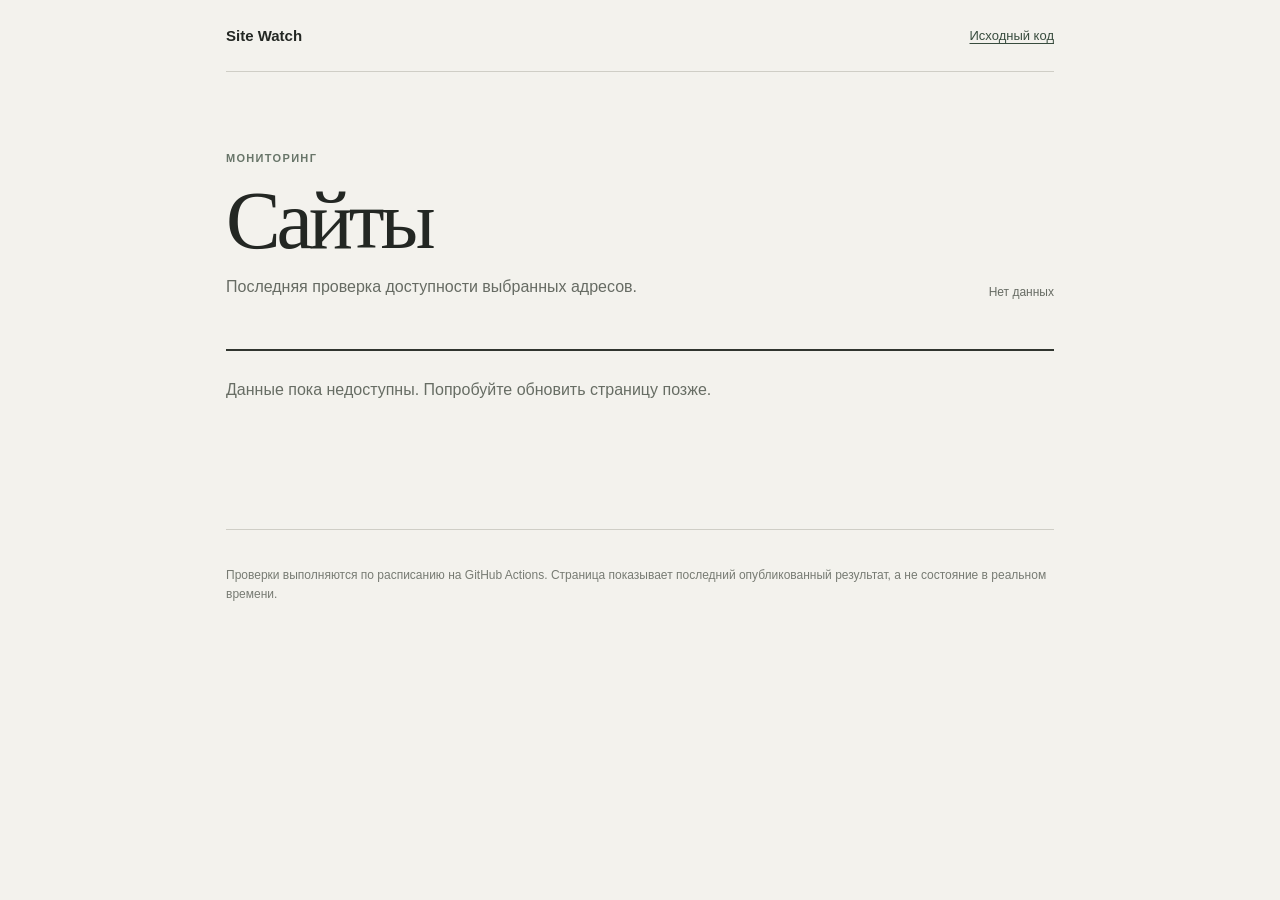
==== docs/index.html @ 770723db "Expand project and publish Pages demo" ====
<!doctype html>
<html lang="ru"><head><meta charset="utf-8"><meta name="viewport" content="width=device-width,initial-scale=1"><meta name="theme-color" content="#f3f2ed"><title>Site Watch</title><link rel="stylesheet" href="./style.css"><script src="./app.js" defer></script></head><body><main><header><span class="name">Site Watch</span><a href="https://github.com/an724275-hash/site-watch-python-js">Исходный код</a></header><section class="heading"><div><p class="kicker">МОНИТОРИНГ</p><h1>Сайты</h1><p>Последняя проверка доступности выбранных адресов.</p></div><time id="checked">Загружаем…</time></section><section id="targets" aria-live="polite"><p class="message">Получаем данные.</p></section><footer><p id="mode-note">Проверки выполняются по расписанию на GitHub Actions. Страница показывает последний опубликованный результат, а не состояние в реальном времени.</p></footer></main></body></html>
---- docs/style.css ----
:root{font-family:Arial,Helvetica,sans-serif;background:#f3f2ed;color:#232723}*{box-sizing:border-box}body{margin:0}main{max-width:880px;margin:auto;padding:0 26px}header{height:72px;display:flex;align-items:center;justify-content:space-between;border-bottom:1px solid #cfcec6}.name{font-weight:800;font-size:15px}a{font-size:13px;color:#384c3e;text-decoration:underline;text-underline-offset:3px}a:focus-visible{outline:3px solid #366644;outline-offset:4px}.heading{padding:80px 0 34px;display:flex;align-items:end;justify-content:space-between;gap:18px}.kicker{font-size:11px;font-weight:800;letter-spacing:.12em;color:#687569;margin:0 0 16px}h1{font-family:Georgia,serif;font-size:clamp(55px,10vw,82px);font-weight:normal;line-height:1;margin:0 0 13px;letter-spacing:-.05em}.heading p:not(.kicker){color:#666b63;margin:0;line-height:1.5}.heading time{color:#666b63;font-size:12px;text-align:right}.site{display:grid;grid-template-columns:1fr auto;align-items:center;gap:8px;border-top:1px solid #cfcec6;padding:25px 0}.site:first-child{border-top:2px solid #30352f}.site h2{margin:0 0 5px;font-size:19px}.site p{margin:0;color:#71766e;font-size:13px;overflow-wrap:anywhere}.status{font-size:14px;font-weight:700;padding-left:20px;position:relative;white-space:nowrap}.status:before{content:"";position:absolute;left:0;top:4px;width:9px;height:9px;border-radius:50%;background:#9a9e96}.status.up:before{background:#347850}.status.down:before{background:#b45e4c}.status.down{color:#9b483a}.message{padding:30px 0;border-top:2px solid #30352f;color:#676d64}footer{border-top:1px solid #cfcec6;margin-top:100px;padding:24px 0;color:#777b73;font-size:12px;line-height:1.6}@media(max-width:620px){main{padding:0 18px}.heading{display:block;padding-top:58px}.heading time{display:block;text-align:left;margin-top:25px}.site{padding:22px 0}.site h2{font-size:17px}.site p{font-size:12px}.status{font-size:12px}}
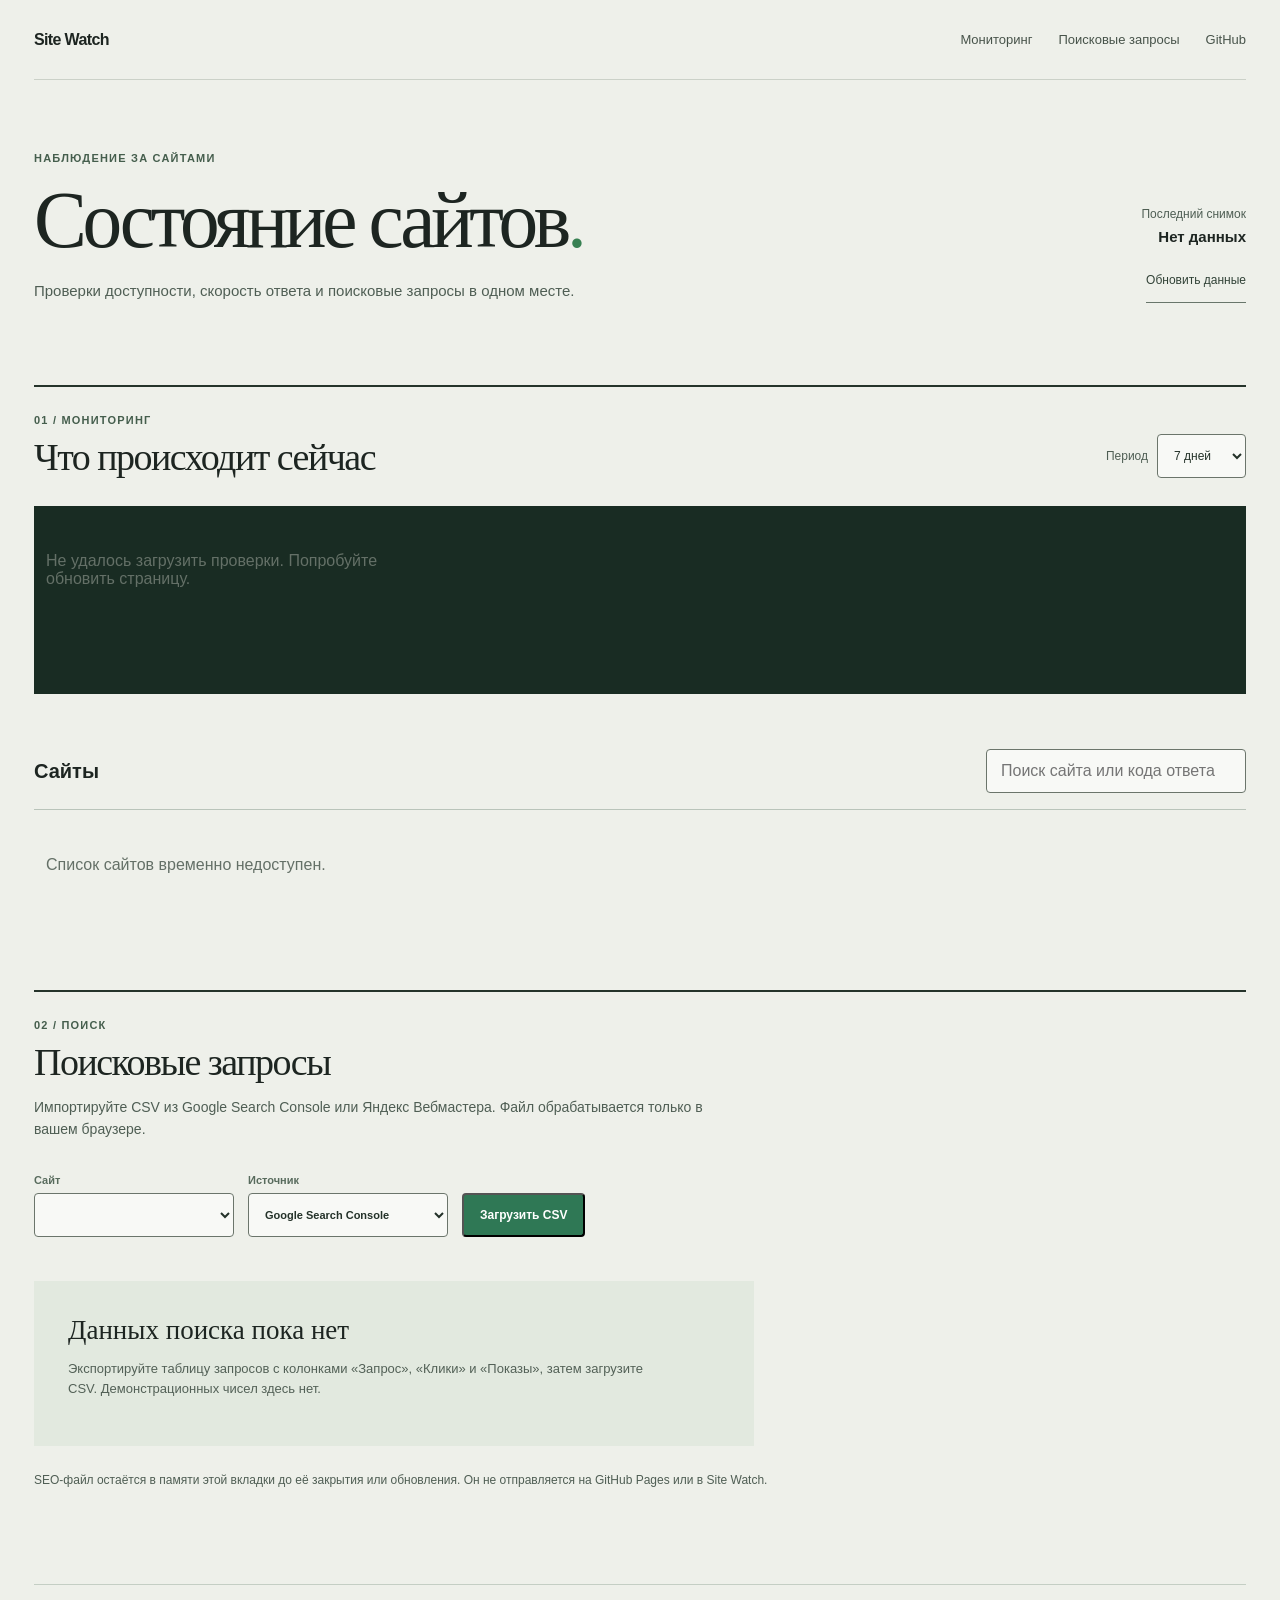
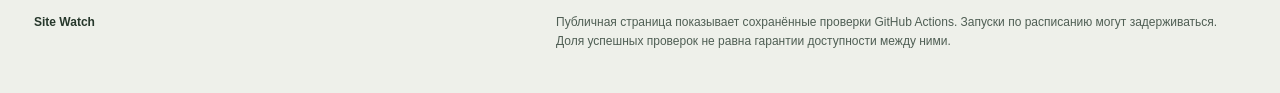
==== commit 30b7583d: "Add uptime analytics and SEO CSV explorer" ====
--- a/docs/index.html
+++ b/docs/index.html
@@ -1,3 +1,124 @@
 <!doctype html>
-<html lang="ru"><head><meta charset="utf-8"><meta name="viewport" content="width=device-width,initial-scale=1"><meta name="theme-color" content="#f3f2ed"><title>Site Watch</title><link rel="stylesheet" href="./style.css"><script src="./app.js" defer></script></head><body><main><header><span class="name">Site Watch</span><a href="https://github.com/an724275-hash/site-watch-python-js">Исходный код</a></header><section class="heading"><div><p class="kicker">МОНИТОРИНГ</p><h1>Сайты</h1><p>Последняя проверка доступности выбранных адресов.</p></div><time id="checked">Загружаем…</time></section><section id="targets" aria-live="polite"><p class="message">Получаем данные.</p></section><footer><p id="mode-note">Проверки выполняются по расписанию на GitHub Actions. Страница показывает последний опубликованный результат, а не состояние в реальном времени.</p></footer></main></body></html>
+<html lang="ru">
+  <head>
+    <meta charset="utf-8" />
+    <meta name="viewport" content="width=device-width, initial-scale=1" />
+    <meta name="theme-color" content="#eef0ea" />
+    <title>Site Watch | Мониторинг и поиск</title>
+    <link rel="stylesheet" href="./style.css" />
+    <script type="module" src="./app.js"></script>
+  </head>
+  <body>
+    <div class="shell">
+      <header class="topbar">
+        <a class="wordmark" href="#top" aria-label="Site Watch, наверх">Site Watch</a>
+        <nav aria-label="Разделы">
+          <a href="#monitor">Мониторинг</a
+          ><a href="#search-data">Поисковые запросы</a
+          ><a href="https://github.com/an724275-hash/site-watch-python-js"
+            >GitHub</a
+          >
+        </nav>
+      </header>
+      <main id="top">
+        <div class="intro">
+          <div>
+            <p class="eyebrow">НАБЛЮДЕНИЕ ЗА САЙТАМИ</p>
+            <h1>Состояние сайтов<span>.</span></h1>
+            <p>
+              Проверки доступности, скорость ответа и поисковые запросы в одном
+              месте.
+            </p>
+          </div>
+          <div class="timestamp">
+            <span>Последний снимок</span><time id="checked">Загружаем</time
+            ><button id="refresh" type="button">Обновить данные</button>
+          </div>
+        </div>
 
+        <section id="monitor" aria-labelledby="monitor-title">
+          <div class="section-bar">
+            <div>
+              <p class="eyebrow">01 / МОНИТОРИНГ</p>
+              <h2 id="monitor-title">Что происходит сейчас</h2>
+            </div>
+            <label class="period-label"
+              >Период
+              <select id="period">
+                <option value="24">24 часа</option>
+                <option value="168" selected>7 дней</option>
+              </select></label
+            >
+          </div>
+          <div id="overview" class="overview" aria-live="polite">
+            <p class="loading">Загружаем результаты проверок…</p>
+          </div>
+          <div class="list-heading">
+            <h3>Сайты</h3>
+            <label class="search-field"
+              ><span class="sr-only">Поиск сайта или проверки</span
+              ><input
+                id="site-search"
+                type="search"
+                placeholder="Поиск сайта или кода ответа"
+            /></label>
+          </div>
+          <div id="site-list" class="site-list" aria-live="polite"></div>
+          <div id="detail" class="detail" hidden></div>
+        </section>
+
+        <section
+          id="search-data"
+          class="seo-section"
+          aria-labelledby="seo-title"
+        >
+          <div class="section-bar">
+            <div>
+              <p class="eyebrow">02 / ПОИСК</p>
+              <h2 id="seo-title">Поисковые запросы</h2>
+              <p class="section-caption">
+                Импортируйте CSV из Google Search Console или Яндекс Вебмастера.
+                Файл обрабатывается только в вашем браузере.
+              </p>
+            </div>
+          </div>
+          <div class="seo-controls">
+            <label>Сайт<select id="seo-site"></select></label
+            ><label
+              >Источник<select id="seo-source">
+                <option value="Google Search Console">
+                  Google Search Console
+                </option>
+                <option value="Яндекс Вебмастер">Яндекс Вебмастер</option>
+              </select></label
+            ><button id="seo-import" class="file-button" type="button">
+              Загрузить CSV</button
+            ><input id="seo-file" type="file" accept=".csv,text/csv" hidden />
+          </div>
+          <p id="seo-feedback" class="feedback" role="status"></p>
+          <div id="seo-content" aria-live="polite">
+            <div class="seo-empty">
+              <strong>Данных поиска пока нет</strong>
+              <p>
+                Экспортируйте таблицу запросов с колонками «Запрос», «Клики» и
+                «Показы», затем загрузите CSV. Демонстрационных чисел здесь нет.
+              </p>
+            </div>
+          </div>
+          <p class="privacy-note">
+            SEO-файл остаётся в памяти этой вкладки до её закрытия или
+            обновления. Он не отправляется на GitHub Pages или в Site Watch.
+          </p>
+        </section>
+      </main>
+      <footer>
+        <span>Site Watch</span>
+        <p>
+          Публичная страница показывает сохранённые проверки GitHub Actions.
+          Запуски по расписанию могут задерживаться. Доля успешных проверок не
+          равна гарантии доступности между ними.
+        </p>
+      </footer>
+    </div>
+  </body>
+</html>
--- a/docs/style.css
+++ b/docs/style.css
@@ -1,2 +1,746 @@
-:root{font-family:Arial,Helvetica,sans-serif;background:#f3f2ed;color:#232723}*{box-sizing:border-box}body{margin:0}main{max-width:880px;margin:auto;padding:0 26px}header{height:72px;display:flex;align-items:center;justify-content:space-between;border-bottom:1px solid #cfcec6}.name{font-weight:800;font-size:15px}a{font-size:13px;color:#384c3e;text-decoration:underline;text-underline-offset:3px}a:focus-visible{outline:3px solid #366644;outline-offset:4px}.heading{padding:80px 0 34px;display:flex;align-items:end;justify-content:space-between;gap:18px}.kicker{font-size:11px;font-weight:800;letter-spacing:.12em;color:#687569;margin:0 0 16px}h1{font-family:Georgia,serif;font-size:clamp(55px,10vw,82px);font-weight:normal;line-height:1;margin:0 0 13px;letter-spacing:-.05em}.heading p:not(.kicker){color:#666b63;margin:0;line-height:1.5}.heading time{color:#666b63;font-size:12px;text-align:right}.site{display:grid;grid-template-columns:1fr auto;align-items:center;gap:8px;border-top:1px solid #cfcec6;padding:25px 0}.site:first-child{border-top:2px solid #30352f}.site h2{margin:0 0 5px;font-size:19px}.site p{margin:0;color:#71766e;font-size:13px;overflow-wrap:anywhere}.status{font-size:14px;font-weight:700;padding-left:20px;position:relative;white-space:nowrap}.status:before{content:"";position:absolute;left:0;top:4px;width:9px;height:9px;border-radius:50%;background:#9a9e96}.status.up:before{background:#347850}.status.down:before{background:#b45e4c}.status.down{color:#9b483a}.message{padding:30px 0;border-top:2px solid #30352f;color:#676d64}footer{border-top:1px solid #cfcec6;margin-top:100px;padding:24px 0;color:#777b73;font-size:12px;line-height:1.6}@media(max-width:620px){main{padding:0 18px}.heading{display:block;padding-top:58px}.heading time{display:block;text-align:left;margin-top:25px}.site{padding:22px 0}.site h2{font-size:17px}.site p{font-size:12px}.status{font-size:12px}}
-
+:root {
+  font-family: Arial, Helvetica, sans-serif;
+  color: #1d2521;
+  background: #eef0ea;
+  font-synthesis: none;
+}
+* {
+  box-sizing: border-box;
+}
+html {
+  scroll-behavior: smooth;
+}
+body {
+  margin: 0;
+}
+button,
+input,
+select {
+  font: inherit;
+}
+button {
+  cursor: pointer;
+}
+a {
+  color: inherit;
+}
+.shell {
+  max-width: 1320px;
+  margin: auto;
+  padding: 0 34px;
+}
+.sr-only {
+  position: absolute;
+  width: 1px;
+  height: 1px;
+  padding: 0;
+  margin: -1px;
+  overflow: hidden;
+  clip: rect(0, 0, 0, 0);
+  white-space: nowrap;
+  border: 0;
+}
+.topbar {
+  height: 80px;
+  display: flex;
+  align-items: center;
+  justify-content: space-between;
+  gap: 24px;
+  border-bottom: 1px solid #cbd1c8;
+}
+.wordmark {
+  text-decoration: none;
+  display: inline-flex;
+  align-items: center;
+  gap: 10px;
+  font-size: 16px;
+  font-weight: 800;
+  letter-spacing: -0.04em;
+}
+nav {
+  display: flex;
+  gap: 26px;
+  align-items: center;
+}
+nav a {
+  display: inline-flex;
+  align-items: center;
+  min-height: 44px;
+  font-size: 13px;
+  text-decoration: none;
+  color: #47534a;
+}
+nav a:hover {
+  text-decoration: underline;
+  text-underline-offset: 5px;
+}
+button:focus-visible,
+a:focus-visible,
+input:focus-visible,
+select:focus-visible {
+  outline: 3px solid #2f7855;
+  outline-offset: 3px;
+}
+.intro {
+  display: flex;
+  justify-content: space-between;
+  align-items: end;
+  gap: 32px;
+  padding: 72px 0 82px;
+}
+.eyebrow {
+  font-size: 11px;
+  font-weight: 800;
+  letter-spacing: 0.11em;
+  color: #455e4d;
+  margin: 0 0 17px;
+}
+h1 {
+  font-family: Georgia, serif;
+  font-weight: normal;
+  font-size: clamp(48px, 6.2vw, 86px);
+  letter-spacing: -0.055em;
+  line-height: 1;
+  margin: 0 0 19px;
+}
+h1 span {
+  color: #378052;
+}
+.intro p:not(.eyebrow) {
+  max-width: 650px;
+  margin: 0;
+  color: #4f5e54;
+  line-height: 1.55;
+  font-size: 15px;
+}
+.timestamp {
+  display: grid;
+  gap: 7px;
+  text-align: right;
+  flex: none;
+}
+.timestamp span {
+  color: #4f5e54;
+  font-size: 12px;
+}
+.timestamp time {
+  font-size: 15px;
+  font-weight: 700;
+  font-variant-numeric: tabular-nums;
+}
+.timestamp button {
+  min-height: 44px;
+  justify-self: end;
+  margin-top: 7px;
+  background: none;
+  border: 0;
+  border-bottom: 1px solid #68766b;
+  color: #314237;
+  padding: 4px 0;
+  font-size: 12px;
+}
+.section-bar {
+  display: flex;
+  align-items: end;
+  justify-content: space-between;
+  gap: 20px;
+  border-top: 2px solid #25342b;
+  padding: 27px 0 28px;
+}
+.section-bar .eyebrow {
+  margin-bottom: 11px;
+}
+h2 {
+  font-family: Georgia, serif;
+  font-weight: normal;
+  font-size: 38px;
+  letter-spacing: -0.04em;
+  line-height: 1.1;
+  margin: 0;
+}
+.period-label {
+  font-size: 12px;
+  color: #4f5e54;
+  display: flex;
+  align-items: center;
+  gap: 9px;
+}
+.period-label select,
+.seo-controls select {
+  height: 44px;
+  border: 1px solid #6b756b;
+  background: #f8f9f6;
+  color: #243229;
+  padding: 0 12px;
+  border-radius: 4px;
+}
+.overview {
+  display: grid;
+  grid-template-columns: minmax(280px, 1.5fr) repeat(3, minmax(130px, 1fr));
+  background: #192c23;
+  color: #f4f6f0;
+  min-height: 188px;
+}
+.overview .loading {
+  padding: 28px;
+}
+.overview-primary {
+  padding: 32px 36px;
+  border-right: 1px solid #4c6455;
+}
+.overview-primary span,
+.overview-stat span {
+  display: block;
+  color: #b8c8bb;
+  font-size: 12px;
+}
+.overview-primary strong {
+  font-family: Georgia, serif;
+  font-weight: normal;
+  font-size: 60px;
+  line-height: 1.1;
+  display: block;
+  margin: 12px 0 5px;
+  font-variant-numeric: tabular-nums;
+}
+.overview-primary small,
+.overview-stat small {
+  color: #b8c8bb;
+  font-size: 11px;
+  line-height: 1.4;
+}
+.overview-stat {
+  padding: 34px 24px;
+  border-right: 1px solid #4c6455;
+}
+.overview-stat:last-child {
+  border: 0;
+}
+.overview-stat strong {
+  display: block;
+  font-size: 30px;
+  font-weight: 600;
+  letter-spacing: -0.04em;
+  margin: 21px 0 7px;
+  font-variant-numeric: tabular-nums;
+}
+.list-heading {
+  display: flex;
+  align-items: center;
+  justify-content: space-between;
+  gap: 20px;
+  padding: 55px 0 16px;
+}
+h3 {
+  font-size: 20px;
+  margin: 0;
+}
+.search-field input,
+.query-search {
+  height: 44px;
+  border: 1px solid #6b756b;
+  background: #f8f9f6;
+  padding: 0 14px;
+  border-radius: 4px;
+  min-width: 260px;
+  color: #243229;
+}
+.site-list {
+  border-top: 1px solid #b9c4ba;
+}
+.site-row {
+  width: 100%;
+  display: grid;
+  grid-template-columns: minmax(0, 2fr) minmax(100px, 0.65fr) minmax(
+      110px,
+      0.7fr
+    ) minmax(120px, 0.7fr);
+  gap: 18px;
+  align-items: center;
+  text-align: left;
+  border: 0;
+  border-bottom: 1px solid #c8d1c8;
+  background: transparent;
+  color: #1d2521;
+  padding: 25px 12px;
+  min-height: 100px;
+}
+.site-row:hover,
+.site-row[aria-pressed="true"] {
+  background: #e3e9e1;
+}
+.site-name strong {
+  display: block;
+  font-size: 18px;
+  margin-bottom: 5px;
+}
+.site-name small {
+  font-size: 12px;
+  color: #607066;
+  overflow-wrap: anywhere;
+}
+.micro-label {
+  display: block;
+  font-size: 10px;
+  color: #4f5e54;
+  letter-spacing: 0.06em;
+  text-transform: uppercase;
+  margin-bottom: 7px;
+}
+.site-value {
+  font-size: 15px;
+  font-weight: 700;
+  font-variant-numeric: tabular-nums;
+}
+.site-value.down {
+  color: #a44f3f;
+}
+.site-value.up {
+  color: #2e7452;
+}
+.mini-track {
+  display: flex;
+  gap: 3px;
+  align-items: center;
+}
+.mini-track i {
+  width: 7px;
+  height: 22px;
+  background: #c1cac1;
+  display: block;
+}
+.mini-track i.up {
+  background: #478560;
+}
+.mini-track i.down {
+  background: #b96150;
+}
+.empty-state {
+  padding: 30px 12px;
+  color: #647067;
+}
+.detail {
+  padding: 30px 0 55px;
+}
+.detail-head {
+  display: flex;
+  justify-content: space-between;
+  gap: 20px;
+  align-items: baseline;
+}
+.detail-head h3 {
+  font:
+    normal 31px Georgia,
+    serif;
+}
+.detail-head p {
+  color: #647067;
+  font-size: 12px;
+  margin: 7px 0 0;
+}
+.detail-head button {
+  min-height: 44px;
+  border: 1px solid #6b756b;
+  background: transparent;
+  border-radius: 4px;
+  padding: 9px 13px;
+  color: #34493a;
+}
+.check-note {
+  margin: 16px 0 0;
+  color: #4f5e54;
+  font-size: 13px;
+  line-height: 1.5;
+}
+.detail-grid {
+  display: grid;
+  grid-template-columns: minmax(0, 1.8fr) minmax(250px, 1fr);
+  gap: 24px;
+  margin-top: 25px;
+}
+.chart-panel,
+.log-panel {
+  background: #f8f9f6;
+  border: 1px solid #d0d9d0;
+  padding: 24px;
+  min-height: 300px;
+}
+.panel-title {
+  display: flex;
+  justify-content: space-between;
+  gap: 12px;
+  align-items: baseline;
+  font-weight: 700;
+  font-size: 14px;
+}
+.panel-title small {
+  font-size: 11px;
+  color: #69766d;
+  font-weight: 400;
+}
+.trend-svg {
+  display: block;
+  width: 100%;
+  height: 180px;
+  margin-top: 23px;
+}
+.trend-svg .line {
+  fill: none;
+  stroke: #337958;
+  stroke-width: 2.5;
+  vector-effect: non-scaling-stroke;
+}
+.trend-svg .base {
+  stroke: #c5d1c5;
+  stroke-width: 1;
+  vector-effect: non-scaling-stroke;
+}
+.trend-svg circle {
+  fill: #337958;
+}
+.trend-svg circle.down {
+  fill: #b96150;
+}
+.chart-note {
+  color: #657168;
+  font-size: 11px;
+  margin: 10px 0 0;
+}
+.log-panel {
+  max-height: 345px;
+  overflow: auto;
+}
+.log-item {
+  border-top: 1px solid #dae0d9;
+  padding: 11px 0;
+  display: flex;
+  justify-content: space-between;
+  gap: 12px;
+  font-size: 12px;
+}
+.log-item:first-of-type {
+  margin-top: 14px;
+}
+.log-item small {
+  color: #69766d;
+}
+.log-item .fail {
+  color: #a44f3f;
+}
+.section-caption {
+  font-size: 14px;
+  line-height: 1.55;
+  color: #4f5e54;
+  max-width: 670px;
+  margin: 13px 0 0;
+}
+.seo-section {
+  padding-top: 70px;
+}
+.seo-controls {
+  display: flex;
+  gap: 14px;
+  align-items: end;
+  flex-wrap: wrap;
+  margin: 5px 0 12px;
+}
+.seo-controls label:not(.file-button) {
+  font-size: 11px;
+  font-weight: 700;
+  color: #586b5d;
+}
+.seo-controls select {
+  display: block;
+  min-width: 200px;
+  margin-top: 7px;
+}
+.file-button {
+  min-height: 44px;
+  display: inline-flex;
+  align-items: center;
+  padding: 0 16px;
+  background: #2f7855;
+  color: white;
+  border-radius: 4px;
+  font-size: 12px;
+  font-weight: 700;
+  cursor: pointer;
+}
+.file-button:focus-within {
+  outline: 3px solid #2f7855;
+  outline-offset: 3px;
+}
+.feedback {
+  min-height: 20px;
+  margin: 4px 0 12px;
+  color: #a44f3f;
+  font-size: 12px;
+}
+.seo-empty {
+  background: #e2e9df;
+  padding: 34px;
+  max-width: 720px;
+}
+.seo-empty strong {
+  font:
+    normal 27px Georgia,
+    serif;
+}
+.seo-empty p {
+  line-height: 1.55;
+  color: #536157;
+  max-width: 590px;
+  font-size: 13px;
+}
+.seo-metrics {
+  display: grid;
+  grid-template-columns: repeat(4, 1fr);
+  border-top: 1px solid #bbc8bb;
+  border-bottom: 1px solid #bbc8bb;
+  margin-bottom: 26px;
+}
+.seo-metrics div {
+  padding: 22px;
+  border-right: 1px solid #bbc8bb;
+}
+.seo-metrics div:last-child {
+  border: 0;
+}
+.seo-metrics span {
+  display: block;
+  color: #4f5e54;
+  font-size: 11px;
+}
+.seo-metrics strong {
+  display: block;
+  font-size: 28px;
+  margin-top: 9px;
+  font-variant-numeric: tabular-nums;
+}
+.query-tools {
+  display: flex;
+  align-items: center;
+  justify-content: space-between;
+  gap: 14px;
+  margin: 20px 0;
+}
+.query-tools span {
+  font-size: 12px;
+  color: #4f5e54;
+}
+.query-table {
+  width: 100%;
+  border-collapse: collapse;
+  font-size: 13px;
+}
+.query-table th {
+  font-size: 11px;
+  font-weight: 700;
+  text-align: right;
+  color: #4f5e54;
+  border-bottom: 2px solid #26392b;
+  padding: 13px 10px;
+}
+.query-table th:first-child {
+  text-align: left;
+}
+.query-table td {
+  padding: 15px 10px;
+  text-align: right;
+  border-bottom: 1px solid #c8d1c8;
+  font-variant-numeric: tabular-nums;
+}
+.query-table td:first-child {
+  text-align: left;
+  font-weight: 600;
+  max-width: 350px;
+  overflow-wrap: anywhere;
+}
+.privacy-note {
+  font-size: 12px;
+  line-height: 1.5;
+  color: #4f5e54;
+  margin-top: 25px;
+}
+footer {
+  border-top: 1px solid #c4cec4;
+  margin-top: 95px;
+  padding: 28px 0 42px;
+  display: flex;
+  justify-content: space-between;
+  gap: 30px;
+  color: #4f5e54;
+  font-size: 12px;
+  line-height: 1.6;
+}
+footer span {
+  font-weight: 800;
+  color: #26372b;
+}
+footer p {
+  margin: 0;
+  max-width: 690px;
+}
+@media (max-width: 900px) {
+  .overview {
+    grid-template-columns: repeat(3, 1fr);
+  }
+  .overview-primary {
+    grid-column: 1/-1;
+    border-right: 0;
+    border-bottom: 1px solid #4c6455;
+  }
+  .detail-grid {
+    grid-template-columns: 1fr;
+  }
+  .site-row {
+    grid-template-columns: minmax(0, 1.5fr) repeat(3, minmax(90px, 0.7fr));
+  }
+}
+@media (max-width: 650px) {
+  .shell {
+    padding: 0 18px;
+  }
+  .topbar {
+    height: auto;
+    min-height: 69px;
+    flex-wrap: wrap;
+    padding: 15px 0;
+    gap: 12px;
+  }
+  nav {
+    gap: 16px;
+    flex-wrap: wrap;
+  }
+  nav a {
+    font-size: 12px;
+  }
+  .intro {
+    padding: 55px 0 58px;
+    display: block;
+  }
+  .timestamp {
+    text-align: left;
+    margin-top: 27px;
+  }
+  .timestamp button {
+    justify-self: start;
+  }
+  .section-bar {
+    align-items: start;
+  }
+  .section-bar h2 {
+    font-size: 30px;
+  }
+  .period-label {
+    display: block;
+  }
+  .period-label select {
+    display: block;
+    margin-top: 7px;
+  }
+  .overview {
+    grid-template-columns: 1fr 1fr;
+  }
+  .overview-primary {
+    padding: 26px;
+  }
+  .overview-primary strong {
+    font-size: 50px;
+  }
+  .overview-stat {
+    padding: 20px 18px;
+    border-bottom: 1px solid #4c6455;
+  }
+  .overview-stat:nth-child(3) {
+    border-right: 0;
+  }
+  .overview-stat:last-child {
+    grid-column: 1/-1;
+    border-bottom: 0;
+  }
+  .list-heading {
+    display: block;
+    padding-top: 43px;
+  }
+  .search-field input {
+    margin-top: 15px;
+    width: 100%;
+    min-width: 0;
+  }
+  .site-row {
+    grid-template-columns: 1fr 1fr;
+    padding: 20px 8px;
+    gap: 13px;
+  }
+  .site-name {
+    grid-column: 1/-1;
+  }
+  .site-row > span:last-child {
+    grid-column: 1/-1;
+  }
+  .detail-head h3 {
+    font-size: 26px;
+  }
+  .chart-panel,
+  .log-panel {
+    padding: 18px;
+  }
+  .seo-controls {
+    display: grid;
+    grid-template-columns: 1fr 1fr;
+  }
+  .seo-controls label:first-child {
+    grid-column: 1/-1;
+  }
+  .seo-controls select {
+    min-width: 0;
+    width: 100%;
+  }
+  .file-button {
+    justify-content: center;
+    grid-column: 1/-1;
+  }
+  .seo-metrics {
+    grid-template-columns: 1fr 1fr;
+  }
+  .seo-metrics div:nth-child(2) {
+    border-right: 0;
+  }
+  .seo-metrics div:nth-child(-n + 2) {
+    border-bottom: 1px solid #bbc8bb;
+  }
+  .query-tools {
+    display: block;
+  }
+  .query-search {
+    width: 100%;
+    min-width: 0;
+  }
+  .query-tools span {
+    display: block;
+    margin-top: 10px;
+  }
+  .query-table {
+    font-size: 12px;
+  }
+  .query-table th,
+  .query-table td {
+    padding: 12px 5px;
+  }
+  .query-table th:nth-child(4),
+  .query-table td:nth-child(4) {
+    display: none;
+  }
+  footer {
+    display: block;
+  }
+  footer p {
+    margin-top: 9px;
+  }
+}
+@media (prefers-reduced-motion: reduce) {
+  html {
+    scroll-behavior: auto;
+  }
+}
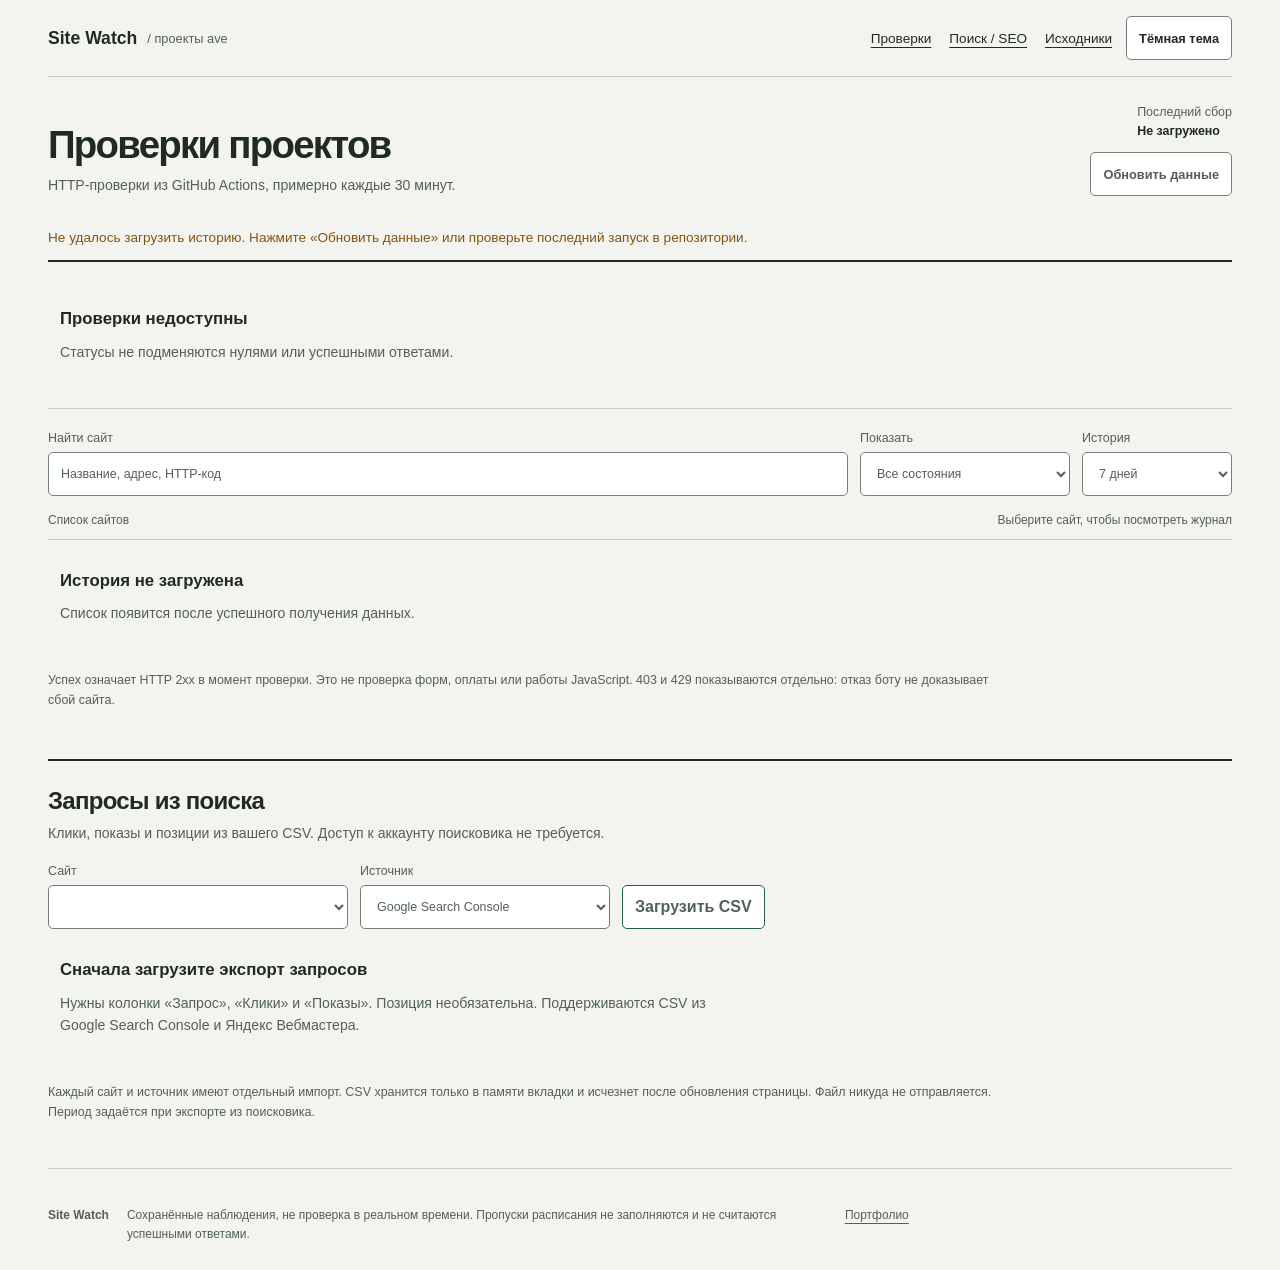
==== commit 35052470: "Rebuild Site Watch around seven projects and reliable observations" ====
--- a/docs/index.html
+++ b/docs/index.html
@@ -3,121 +3,161 @@
   <head>
     <meta charset="utf-8" />
     <meta name="viewport" content="width=device-width, initial-scale=1" />
-    <meta name="theme-color" content="#eef0ea" />
-    <title>Site Watch | Мониторинг и поиск</title>
+    <meta name="site-watch-mode" content="snapshot" />
+    <meta name="theme-color" content="#f3f4ef" />
+    <meta
+      name="description"
+      content="Проверки семи проектов Артёма: HTTP-ответы, история наблюдений и импорт поисковых запросов."
+    />
+    <title>Site Watch · Проверки проектов</title>
+    <link rel="icon" href="data:," />
     <link rel="stylesheet" href="./style.css" />
     <script type="module" src="./app.js"></script>
   </head>
   <body>
+    <a class="skip" href="#monitor">К списку сайтов</a>
     <div class="shell">
       <header class="topbar">
-        <a class="wordmark" href="#top" aria-label="Site Watch, наверх">Site Watch</a>
+        <a class="wordmark" href="#monitor"
+          >Site Watch <span>/ проекты ave</span></a
+        >
         <nav aria-label="Разделы">
-          <a href="#monitor">Мониторинг</a
-          ><a href="#search-data">Поисковые запросы</a
+          <a href="#monitor">Проверки</a><a href="#search-data">Поиск / SEO</a
           ><a href="https://github.com/an724275-hash/site-watch-python-js"
-            >GitHub</a
+            >Исходники</a
           >
         </nav>
+        <button id="theme" type="button" aria-pressed="false">
+          Тёмная тема
+        </button>
       </header>
-      <main id="top">
-        <div class="intro">
-          <div>
-            <p class="eyebrow">НАБЛЮДЕНИЕ ЗА САЙТАМИ</p>
-            <h1>Состояние сайтов<span>.</span></h1>
-            <p>
-              Проверки доступности, скорость ответа и поисковые запросы в одном
-              месте.
-            </p>
+      <main>
+        <section id="monitor" aria-labelledby="monitor-title">
+          <div class="page-heading">
+            <div>
+              <h1 id="monitor-title">Проверки проектов</h1>
+              <p id="mode-note">
+                HTTP-проверки из GitHub Actions, примерно каждые 30 минут.
+              </p>
+            </div>
+            <div class="refresh-tools">
+              <span>Последний сбор <time id="checked">загружается…</time></span
+              ><button id="refresh" type="button">Обновить данные</button>
+            </div>
           </div>
-          <div class="timestamp">
-            <span>Последний снимок</span><time id="checked">Загружаем</time
-            ><button id="refresh" type="button">Обновить данные</button>
+          <p id="load-feedback" class="notice" role="status" hidden></p>
+          <div id="overview" class="overview" aria-live="polite">
+            <p>Загружаем сохранённые проверки…</p>
           </div>
-        </div>
-
-        <section id="monitor" aria-labelledby="monitor-title">
-          <div class="section-bar">
-            <div>
-              <p class="eyebrow">01 / МОНИТОРИНГ</p>
-              <h2 id="monitor-title">Что происходит сейчас</h2>
-            </div>
-            <label class="period-label"
-              >Период
-              <select id="period">
+          <div class="toolbar">
+            <label class="search-field"
+              >Найти сайт<input
+                id="site-search"
+                type="search"
+                placeholder="Название, адрес, HTTP-код"
+            /></label>
+            <label
+              >Показать<select id="state-filter">
+                <option value="all">Все состояния</option>
+                <option value="attention">Требуют внимания</option>
+                <option value="up">Успешный ответ</option>
+                <option value="blocked">Доступ ограничен</option>
+              </select></label
+            >
+            <label
+              >История<select id="period">
                 <option value="24">24 часа</option>
                 <option value="168" selected>7 дней</option>
               </select></label
             >
           </div>
-          <div id="overview" class="overview" aria-live="polite">
-            <p class="loading">Загружаем результаты проверок…</p>
+          <div class="list-caption">
+            <span id="site-count">Список сайтов</span
+            ><span>Выберите сайт, чтобы посмотреть журнал</span>
           </div>
-          <div class="list-heading">
-            <h3>Сайты</h3>
-            <label class="search-field"
-              ><span class="sr-only">Поиск сайта или проверки</span
-              ><input
-                id="site-search"
-                type="search"
-                placeholder="Поиск сайта или кода ответа"
-            /></label>
+          <div id="workspace" class="workspace">
+            <div id="site-list" class="site-list" aria-live="polite"></div>
+            <section
+              id="detail"
+              class="detail"
+              aria-label="Результаты выбранного сайта"
+              hidden
+            ></section>
           </div>
-          <div id="site-list" class="site-list" aria-live="polite"></div>
-          <div id="detail" class="detail" hidden></div>
+          <p class="footnote">
+            Успех означает HTTP 2xx в момент проверки. Это не проверка форм,
+            оплаты или работы JavaScript. 403 и 429 показываются отдельно: отказ
+            боту не доказывает сбой сайта.
+          </p>
         </section>
-
         <section
           id="search-data"
           class="seo-section"
           aria-labelledby="seo-title"
         >
-          <div class="section-bar">
-            <div>
-              <p class="eyebrow">02 / ПОИСК</p>
-              <h2 id="seo-title">Поисковые запросы</h2>
-              <p class="section-caption">
-                Импортируйте CSV из Google Search Console или Яндекс Вебмастера.
-                Файл обрабатывается только в вашем браузере.
-              </p>
-            </div>
+          <div class="section-heading">
+            <h2 id="seo-title">Запросы из поиска</h2>
+            <p>
+              Клики, показы и позиции из вашего CSV. Доступ к аккаунту
+              поисковика не требуется.
+            </p>
           </div>
           <div class="seo-controls">
-            <label>Сайт<select id="seo-site"></select></label
-            ><label
+            <label>Сайт<select id="seo-site"></select></label>
+            <label
               >Источник<select id="seo-source">
                 <option value="Google Search Console">
                   Google Search Console
                 </option>
                 <option value="Яндекс Вебмастер">Яндекс Вебмастер</option>
               </select></label
-            ><button id="seo-import" class="file-button" type="button">
-              Загрузить CSV</button
-            ><input id="seo-file" type="file" accept=".csv,text/csv" hidden />
+            >
+            <button id="seo-import" class="primary" type="button" disabled>
+              Загрузить CSV
+            </button>
+            <input id="seo-file" type="file" accept=".csv,text/csv" hidden />
+            <button id="seo-clear" type="button" hidden>Удалить импорт</button>
           </div>
-          <p id="seo-feedback" class="feedback" role="status"></p>
-          <div id="seo-content" aria-live="polite">
-            <div class="seo-empty">
-              <strong>Данных поиска пока нет</strong>
+          <p id="seo-feedback" class="notice" role="status" hidden></p>
+          <div id="seo-content">
+            <div class="empty-state">
+              <h3>Сначала загрузите экспорт запросов</h3>
               <p>
-                Экспортируйте таблицу запросов с колонками «Запрос», «Клики» и
-                «Показы», затем загрузите CSV. Демонстрационных чисел здесь нет.
+                Нужны колонки «Запрос», «Клики» и «Показы». Позиция
+                необязательна. Поддерживаются CSV из Google Search Console и
+                Яндекс Вебмастера.
               </p>
             </div>
           </div>
-          <p class="privacy-note">
-            SEO-файл остаётся в памяти этой вкладки до её закрытия или
-            обновления. Он не отправляется на GitHub Pages или в Site Watch.
+          <div id="query-controls" class="query-tools" hidden>
+            <label
+              >Найти запрос<input
+                id="query-search"
+                type="search"
+                placeholder="Слово или фраза" /></label
+            ><label
+              >Сортировать<select id="query-sort">
+                <option value="clicks">По кликам</option>
+                <option value="impressions">По показам</option>
+                <option value="position">По позиции</option>
+              </select></label
+            >
+          </div>
+          <div id="query-results" aria-live="polite"></div>
+          <p class="footnote">
+            Каждый сайт и источник имеют отдельный импорт. CSV хранится только в
+            памяти вкладки и исчезнет после обновления страницы. Файл никуда не
+            отправляется. Период задаётся при экспорте из поисковика.
           </p>
         </section>
       </main>
       <footer>
-        <span>Site Watch</span>
+        <strong>Site Watch</strong>
         <p>
-          Публичная страница показывает сохранённые проверки GitHub Actions.
-          Запуски по расписанию могут задерживаться. Доля успешных проверок не
-          равна гарантии доступности между ними.
+          Сохранённые наблюдения, не проверка в реальном времени. Пропуски
+          расписания не заполняются и не считаются успешными ответами.
         </p>
+        <a href="https://giveaway-one.ru/">Портфолио</a>
       </footer>
     </div>
   </body>
--- a/docs/style.css
+++ b/docs/style.css
@@ -1,746 +1,668 @@
 :root {
+  color-scheme: light;
+  --paper: #f3f4ef;
+  --surface: #fff;
+  --ink: #202a25;
+  --muted: #526058;
+  --line: #c8cec9;
+  --control: #718077;
+  --accent: #246044;
+  --tint: #e4ece6;
+  --bad: #a32d26;
+  --warn: #865313;
+  --focus: #246044;
   font-family: Arial, Helvetica, sans-serif;
-  color: #1d2521;
-  background: #eef0ea;
+  color: var(--ink);
+  background: var(--paper);
   font-synthesis: none;
+}
+:root[data-theme="dark"] {
+  color-scheme: dark;
+  --paper: #171d19;
+  --surface: #212a24;
+  --ink: #f0f3ec;
+  --muted: #b4bfb6;
+  --line: #46554b;
+  --control: #87978d;
+  --accent: #98d8b0;
+  --tint: #293f30;
+  --bad: #ffaaa0;
+  --warn: #edc083;
+  --focus: #98d8b0;
 }
 * {
   box-sizing: border-box;
 }
-html {
-  scroll-behavior: smooth;
-}
 body {
   margin: 0;
+}
+[hidden] {
+  display: none !important;
+}
+a {
+  color: inherit;
+  text-underline-offset: 4px;
 }
 button,
 input,
 select {
   font: inherit;
+  color: inherit;
+}
+button,
+input,
+select {
+  min-height: 44px;
+  border: 1px solid var(--control);
+  border-radius: 5px;
+  background: var(--surface);
+  padding: 10px 12px;
 }
 button {
   cursor: pointer;
-}
-a {
-  color: inherit;
+  font-weight: 600;
+}
+button:hover {
+  background: var(--tint);
+}
+button:disabled {
+  cursor: default;
+  color: var(--muted);
+  background: var(--surface);
+}
+input,
+select {
+  width: 100%;
+  min-width: 0;
+}
+input::placeholder {
+  color: var(--muted);
+}
+:focus-visible {
+  outline: 3px solid var(--focus);
+  outline-offset: 3px;
+}
+.skip {
+  position: absolute;
+  left: 12px;
+  top: -70px;
+  padding: 12px;
+  background: var(--surface);
+  z-index: 5;
+}
+.skip:focus {
+  top: 12px;
 }
 .shell {
-  max-width: 1320px;
+  max-width: 1460px;
+  padding: 0 18px;
   margin: auto;
-  padding: 0 34px;
-}
-.sr-only {
-  position: absolute;
-  width: 1px;
-  height: 1px;
-  padding: 0;
-  margin: -1px;
-  overflow: hidden;
-  clip: rect(0, 0, 0, 0);
+}
+.topbar {
+  display: flex;
+  align-items: center;
+  gap: 14px;
+  flex-wrap: wrap;
+  padding: 16px 0;
+  border-bottom: 1px solid var(--line);
+}
+.wordmark {
+  font-weight: 800;
+  font-size: 1.1rem;
+  text-decoration: none;
+  min-height: 44px;
+  display: flex;
+  align-items: center;
+  gap: 10px;
+}
+.wordmark span {
+  font-size: 0.8rem;
+  color: var(--muted);
+  font-weight: 400;
+}
+nav {
+  display: flex;
+  gap: 18px;
+  flex-wrap: wrap;
+  order: 3;
+  width: 100%;
+}
+nav a {
+  font-size: 0.85rem;
+  display: flex;
+  align-items: center;
+  min-height: 44px;
+}
+#theme {
+  margin-left: auto;
+  font-size: 0.8rem;
+}
+.page-heading {
+  padding: 28px 0 20px;
+  display: grid;
+  gap: 18px;
+}
+h1,
+h2,
+h3,
+p {
+  margin-top: 0;
+}
+h1 {
+  font-size: clamp(1.7rem, 3vw, 2.4rem);
+  letter-spacing: -0.045em;
+  margin-bottom: 8px;
+}
+h2 {
+  font-size: 1.5rem;
+  letter-spacing: -0.03em;
+  margin-bottom: 8px;
+}
+h3 {
+  font-size: 1.05rem;
+}
+.page-heading p,
+.section-heading p {
+  color: var(--muted);
+  font-size: 0.88rem;
+  line-height: 1.5;
+  margin: 0;
+}
+.refresh-tools {
+  display: flex;
+  align-items: center;
+  gap: 14px;
+  flex-wrap: wrap;
+  font-size: 0.78rem;
+  color: var(--muted);
+}
+.refresh-tools time {
+  display: block;
+  font-weight: 600;
+  color: var(--ink);
+  margin-top: 5px;
+}
+.refresh-tools button {
+  font-size: 0.8rem;
+}
+.overview {
+  display: flex;
+  flex-wrap: wrap;
+  gap: 12px 24px;
+  padding: 16px 0;
+  border-top: 2px solid var(--ink);
+  border-bottom: 1px solid var(--line);
+  align-items: baseline;
+}
+.overview p {
+  margin: 0;
+  font-size: 0.85rem;
+  color: var(--muted);
+}
+.overview strong {
+  color: var(--ink);
+  font-size: 1.15rem;
+  margin-right: 5px;
+  font-variant-numeric: tabular-nums;
+}
+.overview .main-stat {
+  color: var(--accent);
+}
+.toolbar {
+  display: grid;
+  grid-template-columns: 1fr 1fr;
+  gap: 12px;
+  margin: 22px 0 16px;
+}
+label {
+  display: grid;
+  gap: 7px;
+  color: var(--muted);
+  font-size: 0.78rem;
+  min-width: 0;
+}
+.search-field {
+  grid-column: 1/-1;
+}
+.list-caption {
+  display: flex;
+  justify-content: space-between;
+  gap: 12px;
+  color: var(--muted);
+  font-size: 0.75rem;
+  line-height: 1.4;
+  margin: 16px 0 10px;
+}
+.list-caption span:last-child {
+  max-width: 170px;
+  text-align: right;
+}
+.workspace {
+  display: grid;
+  gap: 24px;
+  align-items: start;
+}
+.site-list {
+  border-top: 1px solid var(--line);
+}
+.site-row {
+  width: 100%;
+  display: grid;
+  grid-template-columns: minmax(0, 1fr) auto;
+  gap: 12px;
+  padding: 17px 10px;
+  border: 0;
+  border-bottom: 1px solid var(--line);
+  border-radius: 0;
+  text-align: left;
+  background: transparent;
+  font-weight: 400;
+}
+.site-row:hover,
+.site-row[aria-expanded="true"] {
+  background: var(--tint);
+}
+.site-name {
+  min-width: 0;
+}
+.site-name strong {
+  display: block;
+  font-size: 0.96rem;
+  line-height: 1.35;
+}
+.site-name small {
+  display: block;
+  margin-top: 5px;
+  overflow-wrap: anywhere;
+  color: var(--muted);
+  font-size: 0.73rem;
+  line-height: 1.4;
+}
+.state {
+  font-size: 0.78rem;
+  font-weight: 600;
+  align-self: start;
   white-space: nowrap;
-  border: 0;
-}
-.topbar {
-  height: 80px;
+}
+.up {
+  color: var(--accent);
+}
+.down {
+  color: var(--bad);
+}
+.blocked,
+.redirect,
+.stale {
+  color: var(--warn);
+}
+.unknown {
+  color: var(--muted);
+}
+.row-measures {
+  grid-column: 1/-1;
+  display: flex;
+  gap: 12px;
+  justify-content: space-between;
+  align-items: center;
+  color: var(--muted);
+  font-size: 0.73rem;
+  font-variant-numeric: tabular-nums;
+}
+.mini-track {
+  display: flex;
+  gap: 3px;
+  max-width: 125px;
+  height: 17px;
+}
+.mini-track i {
+  display: block;
+  width: 4px;
+  background: var(--control);
+}
+.mini-track .up {
+  background: var(--accent);
+}
+.mini-track .down {
+  background: var(--bad);
+}
+.mini-track .blocked,
+.mini-track .redirect {
+  background: var(--warn);
+}
+.detail {
+  background: var(--surface);
+  padding: 20px;
+  border: 1px solid var(--line);
+  border-radius: 6px;
+  min-width: 0;
+}
+.detail-head {
+  display: flex;
+  align-items: start;
+  justify-content: space-between;
+  gap: 12px;
+}
+.detail-head h3 {
+  margin-bottom: 8px;
+  font-size: 1.15rem;
+}
+.detail-head a {
+  display: inline-block;
+  max-width: 100%;
+  overflow-wrap: anywhere;
+  font-size: 0.78rem;
+  line-height: 1.5;
+}
+.detail-head button {
+  flex-shrink: 0;
+  font-size: 0.75rem;
+}
+.detail-head > div {
+  min-width: 0;
+}
+.detail-status {
+  font-weight: 700;
+  margin: 24px 0 8px;
+}
+.check-note,
+.footnote,
+.chart-note {
+  color: var(--muted);
+  font-size: 0.78rem;
+  line-height: 1.6;
+  overflow-wrap: anywhere;
+}
+.check-note {
+  margin-bottom: 18px;
+}
+.footnote {
+  max-width: 950px;
+  margin: 18px 0 0;
+}
+.detail-facts {
+  display: flex;
+  flex-wrap: wrap;
+  gap: 14px 25px;
+  margin: 22px 0;
+  border-block: 1px solid var(--line);
+  padding: 14px 0;
+}
+.detail-facts div {
+  display: grid;
+  gap: 6px;
+  font-size: 0.78rem;
+  color: var(--muted);
+}
+.detail-facts strong {
+  font-size: 1rem;
+  color: var(--ink);
+}
+.trend-svg {
+  width: 100%;
+  height: auto;
+  display: block;
+  overflow: visible;
+  margin: 20px 0 10px;
+}
+.trend-svg .line {
+  fill: none;
+  stroke: var(--accent);
+  stroke-width: 2;
+  vector-effect: non-scaling-stroke;
+}
+.trend-svg circle {
+  fill: var(--accent);
+}
+.trend-svg circle.down {
+  fill: var(--bad);
+}
+.trend-svg circle.blocked,
+.trend-svg circle.redirect {
+  fill: var(--warn);
+}
+.chart-labels {
+  display: flex;
+  justify-content: space-between;
+  gap: 12px;
+  color: var(--muted);
+  font-size: 0.7rem;
+}
+.log-panel {
+  margin-top: 25px;
+}
+.log-list {
+  max-height: 270px;
+  overflow: auto;
+}
+.log-item {
+  display: flex;
+  justify-content: space-between;
+  gap: 16px;
+  border-bottom: 1px solid var(--line);
+  padding: 11px 0;
+  font-size: 0.75rem;
+  line-height: 1.5;
+}
+.log-item span:last-child {
+  text-align: right;
+  overflow-wrap: anywhere;
+}
+.log-item time {
+  flex-shrink: 0;
+  color: var(--muted);
+}
+.notice {
+  padding: 12px 0;
+  color: var(--warn);
+  font-size: 0.85rem;
+  line-height: 1.5;
+  margin: 0;
+}
+.empty-state {
+  padding: 28px 12px;
+  color: var(--muted);
+  line-height: 1.6;
+}
+.empty-state h3 {
+  color: var(--ink);
+  margin-bottom: 8px;
+}
+.empty-state p {
+  max-width: 660px;
+  margin-bottom: 0;
+  font-size: 0.88rem;
+}
+.seo-section {
+  margin-top: 48px;
+  padding-top: 26px;
+  border-top: 2px solid var(--ink);
+}
+.section-heading {
+  margin-bottom: 20px;
+}
+.seo-controls {
+  display: grid;
+  gap: 12px;
+  grid-template-columns: 1fr;
+  align-items: end;
+}
+.primary {
+  background: var(--accent);
+  color: var(--surface);
+  border-color: var(--accent);
+}
+.primary:hover {
+  color: var(--ink);
+}
+.seo-metrics {
+  display: flex;
+  flex-wrap: wrap;
+  gap: 24px;
+  padding: 20px 0;
+  border-bottom: 1px solid var(--line);
+}
+.seo-metrics div {
+  display: grid;
+  gap: 6px;
+  min-width: 100px;
+}
+.seo-metrics span {
+  font-size: 0.78rem;
+  color: var(--muted);
+}
+.seo-metrics strong {
+  font-size: 1.4rem;
+  font-variant-numeric: tabular-nums;
+}
+.query-tools {
+  display: grid;
+  grid-template-columns: 1fr;
+  gap: 12px;
+  margin: 20px 0;
+}
+.table-wrap {
+  overflow: auto;
+  max-width: 100%;
+  border: 1px solid var(--line);
+  border-radius: 5px;
+}
+.query-table {
+  border-collapse: collapse;
+  width: 100%;
+  font-size: 0.8rem;
+  min-width: 530px;
+  background: var(--surface);
+}
+.query-table th,
+.query-table td {
+  text-align: right;
+  padding: 13px 12px;
+  border-bottom: 1px solid var(--line);
+  font-variant-numeric: tabular-nums;
+}
+.query-table th {
+  background: var(--tint);
+  color: var(--ink);
+}
+.query-table th:first-child,
+.query-table td:first-child {
+  text-align: left;
+  min-width: 170px;
+  max-width: 400px;
+  overflow-wrap: anywhere;
+}
+.pagination {
   display: flex;
   align-items: center;
   justify-content: space-between;
-  gap: 24px;
-  border-bottom: 1px solid #cbd1c8;
-}
-.wordmark {
-  text-decoration: none;
-  display: inline-flex;
+  gap: 12px;
+  margin-top: 14px;
+  font-size: 0.8rem;
+}
+.pagination button {
+  font-size: 0.8rem;
+}
+footer {
+  display: flex;
+  flex-wrap: wrap;
+  gap: 18px;
+  align-items: baseline;
+  padding: 25px 0;
+  margin-top: 45px;
+  border-top: 1px solid var(--line);
+  color: var(--muted);
+  font-size: 0.75rem;
+  line-height: 1.6;
+}
+footer p {
+  max-width: 700px;
+  margin: 0;
+}
+footer a {
+  min-height: 44px;
+  display: flex;
   align-items: center;
-  gap: 10px;
-  font-size: 16px;
-  font-weight: 800;
-  letter-spacing: -0.04em;
-}
-nav {
-  display: flex;
-  gap: 26px;
-  align-items: center;
-}
-nav a {
-  display: inline-flex;
-  align-items: center;
-  min-height: 44px;
-  font-size: 13px;
-  text-decoration: none;
-  color: #47534a;
-}
-nav a:hover {
-  text-decoration: underline;
-  text-underline-offset: 5px;
-}
-button:focus-visible,
-a:focus-visible,
-input:focus-visible,
-select:focus-visible {
-  outline: 3px solid #2f7855;
-  outline-offset: 3px;
-}
-.intro {
-  display: flex;
-  justify-content: space-between;
-  align-items: end;
-  gap: 32px;
-  padding: 72px 0 82px;
-}
-.eyebrow {
-  font-size: 11px;
-  font-weight: 800;
-  letter-spacing: 0.11em;
-  color: #455e4d;
-  margin: 0 0 17px;
-}
-h1 {
-  font-family: Georgia, serif;
-  font-weight: normal;
-  font-size: clamp(48px, 6.2vw, 86px);
-  letter-spacing: -0.055em;
-  line-height: 1;
-  margin: 0 0 19px;
-}
-h1 span {
-  color: #378052;
-}
-.intro p:not(.eyebrow) {
-  max-width: 650px;
-  margin: 0;
-  color: #4f5e54;
-  line-height: 1.55;
-  font-size: 15px;
-}
-.timestamp {
-  display: grid;
-  gap: 7px;
-  text-align: right;
-  flex: none;
-}
-.timestamp span {
-  color: #4f5e54;
-  font-size: 12px;
-}
-.timestamp time {
-  font-size: 15px;
-  font-weight: 700;
-  font-variant-numeric: tabular-nums;
-}
-.timestamp button {
-  min-height: 44px;
-  justify-self: end;
-  margin-top: 7px;
-  background: none;
-  border: 0;
-  border-bottom: 1px solid #68766b;
-  color: #314237;
-  padding: 4px 0;
-  font-size: 12px;
-}
-.section-bar {
-  display: flex;
-  align-items: end;
-  justify-content: space-between;
-  gap: 20px;
-  border-top: 2px solid #25342b;
-  padding: 27px 0 28px;
-}
-.section-bar .eyebrow {
-  margin-bottom: 11px;
-}
-h2 {
-  font-family: Georgia, serif;
-  font-weight: normal;
-  font-size: 38px;
-  letter-spacing: -0.04em;
-  line-height: 1.1;
-  margin: 0;
-}
-.period-label {
-  font-size: 12px;
-  color: #4f5e54;
-  display: flex;
-  align-items: center;
-  gap: 9px;
-}
-.period-label select,
-.seo-controls select {
-  height: 44px;
-  border: 1px solid #6b756b;
-  background: #f8f9f6;
-  color: #243229;
-  padding: 0 12px;
-  border-radius: 4px;
-}
-.overview {
-  display: grid;
-  grid-template-columns: minmax(280px, 1.5fr) repeat(3, minmax(130px, 1fr));
-  background: #192c23;
-  color: #f4f6f0;
-  min-height: 188px;
-}
-.overview .loading {
-  padding: 28px;
-}
-.overview-primary {
-  padding: 32px 36px;
-  border-right: 1px solid #4c6455;
-}
-.overview-primary span,
-.overview-stat span {
-  display: block;
-  color: #b8c8bb;
-  font-size: 12px;
-}
-.overview-primary strong {
-  font-family: Georgia, serif;
-  font-weight: normal;
-  font-size: 60px;
-  line-height: 1.1;
-  display: block;
-  margin: 12px 0 5px;
-  font-variant-numeric: tabular-nums;
-}
-.overview-primary small,
-.overview-stat small {
-  color: #b8c8bb;
-  font-size: 11px;
-  line-height: 1.4;
-}
-.overview-stat {
-  padding: 34px 24px;
-  border-right: 1px solid #4c6455;
-}
-.overview-stat:last-child {
-  border: 0;
-}
-.overview-stat strong {
-  display: block;
-  font-size: 30px;
-  font-weight: 600;
-  letter-spacing: -0.04em;
-  margin: 21px 0 7px;
-  font-variant-numeric: tabular-nums;
-}
-.list-heading {
-  display: flex;
-  align-items: center;
-  justify-content: space-between;
-  gap: 20px;
-  padding: 55px 0 16px;
-}
-h3 {
-  font-size: 20px;
-  margin: 0;
-}
-.search-field input,
-.query-search {
-  height: 44px;
-  border: 1px solid #6b756b;
-  background: #f8f9f6;
-  padding: 0 14px;
-  border-radius: 4px;
-  min-width: 260px;
-  color: #243229;
-}
-.site-list {
-  border-top: 1px solid #b9c4ba;
-}
-.site-row {
-  width: 100%;
-  display: grid;
-  grid-template-columns: minmax(0, 2fr) minmax(100px, 0.65fr) minmax(
-      110px,
-      0.7fr
-    ) minmax(120px, 0.7fr);
-  gap: 18px;
-  align-items: center;
-  text-align: left;
-  border: 0;
-  border-bottom: 1px solid #c8d1c8;
-  background: transparent;
-  color: #1d2521;
-  padding: 25px 12px;
-  min-height: 100px;
-}
-.site-row:hover,
-.site-row[aria-pressed="true"] {
-  background: #e3e9e1;
-}
-.site-name strong {
-  display: block;
-  font-size: 18px;
-  margin-bottom: 5px;
-}
-.site-name small {
-  font-size: 12px;
-  color: #607066;
-  overflow-wrap: anywhere;
-}
-.micro-label {
-  display: block;
-  font-size: 10px;
-  color: #4f5e54;
-  letter-spacing: 0.06em;
-  text-transform: uppercase;
-  margin-bottom: 7px;
-}
-.site-value {
-  font-size: 15px;
-  font-weight: 700;
-  font-variant-numeric: tabular-nums;
-}
-.site-value.down {
-  color: #a44f3f;
-}
-.site-value.up {
-  color: #2e7452;
-}
-.mini-track {
-  display: flex;
-  gap: 3px;
-  align-items: center;
-}
-.mini-track i {
-  width: 7px;
-  height: 22px;
-  background: #c1cac1;
-  display: block;
-}
-.mini-track i.up {
-  background: #478560;
-}
-.mini-track i.down {
-  background: #b96150;
-}
-.empty-state {
-  padding: 30px 12px;
-  color: #647067;
-}
-.detail {
-  padding: 30px 0 55px;
-}
-.detail-head {
-  display: flex;
-  justify-content: space-between;
-  gap: 20px;
-  align-items: baseline;
-}
-.detail-head h3 {
-  font:
-    normal 31px Georgia,
-    serif;
-}
-.detail-head p {
-  color: #647067;
-  font-size: 12px;
-  margin: 7px 0 0;
-}
-.detail-head button {
-  min-height: 44px;
-  border: 1px solid #6b756b;
-  background: transparent;
-  border-radius: 4px;
-  padding: 9px 13px;
-  color: #34493a;
-}
-.check-note {
-  margin: 16px 0 0;
-  color: #4f5e54;
-  font-size: 13px;
-  line-height: 1.5;
-}
-.detail-grid {
-  display: grid;
-  grid-template-columns: minmax(0, 1.8fr) minmax(250px, 1fr);
-  gap: 24px;
-  margin-top: 25px;
-}
-.chart-panel,
-.log-panel {
-  background: #f8f9f6;
-  border: 1px solid #d0d9d0;
-  padding: 24px;
-  min-height: 300px;
-}
-.panel-title {
-  display: flex;
-  justify-content: space-between;
-  gap: 12px;
-  align-items: baseline;
-  font-weight: 700;
-  font-size: 14px;
-}
-.panel-title small {
-  font-size: 11px;
-  color: #69766d;
-  font-weight: 400;
-}
-.trend-svg {
-  display: block;
-  width: 100%;
-  height: 180px;
-  margin-top: 23px;
-}
-.trend-svg .line {
-  fill: none;
-  stroke: #337958;
-  stroke-width: 2.5;
-  vector-effect: non-scaling-stroke;
-}
-.trend-svg .base {
-  stroke: #c5d1c5;
-  stroke-width: 1;
-  vector-effect: non-scaling-stroke;
-}
-.trend-svg circle {
-  fill: #337958;
-}
-.trend-svg circle.down {
-  fill: #b96150;
-}
-.chart-note {
-  color: #657168;
-  font-size: 11px;
-  margin: 10px 0 0;
-}
-.log-panel {
-  max-height: 345px;
-  overflow: auto;
-}
-.log-item {
-  border-top: 1px solid #dae0d9;
-  padding: 11px 0;
-  display: flex;
-  justify-content: space-between;
-  gap: 12px;
-  font-size: 12px;
-}
-.log-item:first-of-type {
-  margin-top: 14px;
-}
-.log-item small {
-  color: #69766d;
-}
-.log-item .fail {
-  color: #a44f3f;
-}
-.section-caption {
-  font-size: 14px;
-  line-height: 1.55;
-  color: #4f5e54;
-  max-width: 670px;
-  margin: 13px 0 0;
-}
-.seo-section {
-  padding-top: 70px;
-}
-.seo-controls {
-  display: flex;
-  gap: 14px;
-  align-items: end;
-  flex-wrap: wrap;
-  margin: 5px 0 12px;
-}
-.seo-controls label:not(.file-button) {
-  font-size: 11px;
-  font-weight: 700;
-  color: #586b5d;
-}
-.seo-controls select {
-  display: block;
-  min-width: 200px;
-  margin-top: 7px;
-}
-.file-button {
-  min-height: 44px;
-  display: inline-flex;
-  align-items: center;
-  padding: 0 16px;
-  background: #2f7855;
-  color: white;
-  border-radius: 4px;
-  font-size: 12px;
-  font-weight: 700;
-  cursor: pointer;
-}
-.file-button:focus-within {
-  outline: 3px solid #2f7855;
-  outline-offset: 3px;
-}
-.feedback {
-  min-height: 20px;
-  margin: 4px 0 12px;
-  color: #a44f3f;
-  font-size: 12px;
-}
-.seo-empty {
-  background: #e2e9df;
-  padding: 34px;
-  max-width: 720px;
-}
-.seo-empty strong {
-  font:
-    normal 27px Georgia,
-    serif;
-}
-.seo-empty p {
-  line-height: 1.55;
-  color: #536157;
-  max-width: 590px;
-  font-size: 13px;
-}
-.seo-metrics {
-  display: grid;
-  grid-template-columns: repeat(4, 1fr);
-  border-top: 1px solid #bbc8bb;
-  border-bottom: 1px solid #bbc8bb;
-  margin-bottom: 26px;
-}
-.seo-metrics div {
-  padding: 22px;
-  border-right: 1px solid #bbc8bb;
-}
-.seo-metrics div:last-child {
-  border: 0;
-}
-.seo-metrics span {
-  display: block;
-  color: #4f5e54;
-  font-size: 11px;
-}
-.seo-metrics strong {
-  display: block;
-  font-size: 28px;
-  margin-top: 9px;
-  font-variant-numeric: tabular-nums;
-}
-.query-tools {
-  display: flex;
-  align-items: center;
-  justify-content: space-between;
-  gap: 14px;
-  margin: 20px 0;
-}
-.query-tools span {
-  font-size: 12px;
-  color: #4f5e54;
-}
-.query-table {
-  width: 100%;
-  border-collapse: collapse;
-  font-size: 13px;
-}
-.query-table th {
-  font-size: 11px;
-  font-weight: 700;
-  text-align: right;
-  color: #4f5e54;
-  border-bottom: 2px solid #26392b;
-  padding: 13px 10px;
-}
-.query-table th:first-child {
-  text-align: left;
-}
-.query-table td {
-  padding: 15px 10px;
-  text-align: right;
-  border-bottom: 1px solid #c8d1c8;
-  font-variant-numeric: tabular-nums;
-}
-.query-table td:first-child {
-  text-align: left;
-  font-weight: 600;
-  max-width: 350px;
-  overflow-wrap: anywhere;
-}
-.privacy-note {
-  font-size: 12px;
-  line-height: 1.5;
-  color: #4f5e54;
-  margin-top: 25px;
-}
-footer {
-  border-top: 1px solid #c4cec4;
-  margin-top: 95px;
-  padding: 28px 0 42px;
-  display: flex;
-  justify-content: space-between;
-  gap: 30px;
-  color: #4f5e54;
-  font-size: 12px;
-  line-height: 1.6;
-}
-footer span {
-  font-weight: 800;
-  color: #26372b;
-}
-footer p {
-  margin: 0;
-  max-width: 690px;
-}
-@media (max-width: 900px) {
-  .overview {
-    grid-template-columns: repeat(3, 1fr);
-  }
-  .overview-primary {
+}
+@media (min-width: 650px) {
+  .shell {
+    padding: 0 30px;
+  }
+  .topbar nav {
+    order: 0;
+    width: auto;
+    margin-left: auto;
+  }
+  .wordmark span {
+    display: none;
+  }
+  #theme {
+    margin-left: 0;
+  }
+  .page-heading {
+    grid-template-columns: 1fr auto;
+    align-items: end;
+  }
+  .refresh-tools {
+    display: grid;
+    justify-items: end;
+  }
+  .toolbar {
+    grid-template-columns: minmax(180px, 1fr) 210px 150px;
+  }
+  .search-field {
+    grid-column: auto;
+  }
+  .site-row {
+    grid-template-columns: minmax(0, 1.5fr) 130px minmax(180px, 1fr);
+    align-items: center;
+    padding: 18px 16px;
+  }
+  .row-measures {
+    grid-column: auto;
+    flex-wrap: wrap;
+  }
+  .state {
+    align-self: center;
+  }
+  .list-caption span:last-child {
+    max-width: none;
+  }
+  .seo-controls {
+    grid-template-columns: minmax(180px, 1fr) minmax(190px, 1fr) auto;
+  }
+  .query-tools {
+    grid-template-columns: 1fr 220px;
+  }
+}
+@media (min-width: 1150px) {
+  .shell {
+    padding: 0 48px;
+  }
+  .wordmark span {
+    display: inline;
+  }
+  .workspace[data-open="true"] {
+    grid-template-columns: minmax(0, 1.05fr) minmax(0, 1fr);
+  }
+  .workspace[data-open="true"] .site-row {
+    grid-template-columns: minmax(0, 1fr) auto;
+  }
+  .workspace[data-open="true"] .row-measures {
     grid-column: 1/-1;
-    border-right: 0;
-    border-bottom: 1px solid #4c6455;
-  }
-  .detail-grid {
-    grid-template-columns: 1fr;
-  }
-  .site-row {
-    grid-template-columns: minmax(0, 1.5fr) repeat(3, minmax(90px, 0.7fr));
-  }
-}
-@media (max-width: 650px) {
-  .shell {
-    padding: 0 18px;
-  }
-  .topbar {
-    height: auto;
-    min-height: 69px;
-    flex-wrap: wrap;
-    padding: 15px 0;
-    gap: 12px;
-  }
-  nav {
-    gap: 16px;
-    flex-wrap: wrap;
-  }
-  nav a {
-    font-size: 12px;
-  }
-  .intro {
-    padding: 55px 0 58px;
-    display: block;
-  }
-  .timestamp {
-    text-align: left;
-    margin-top: 27px;
-  }
-  .timestamp button {
-    justify-self: start;
-  }
-  .section-bar {
-    align-items: start;
-  }
-  .section-bar h2 {
-    font-size: 30px;
-  }
-  .period-label {
-    display: block;
-  }
-  .period-label select {
-    display: block;
-    margin-top: 7px;
-  }
-  .overview {
-    grid-template-columns: 1fr 1fr;
-  }
-  .overview-primary {
-    padding: 26px;
-  }
-  .overview-primary strong {
-    font-size: 50px;
-  }
-  .overview-stat {
-    padding: 20px 18px;
-    border-bottom: 1px solid #4c6455;
-  }
-  .overview-stat:nth-child(3) {
-    border-right: 0;
-  }
-  .overview-stat:last-child {
-    grid-column: 1/-1;
-    border-bottom: 0;
-  }
-  .list-heading {
-    display: block;
-    padding-top: 43px;
-  }
-  .search-field input {
-    margin-top: 15px;
-    width: 100%;
-    min-width: 0;
-  }
-  .site-row {
-    grid-template-columns: 1fr 1fr;
-    padding: 20px 8px;
-    gap: 13px;
-  }
-  .site-name {
-    grid-column: 1/-1;
-  }
-  .site-row > span:last-child {
-    grid-column: 1/-1;
-  }
-  .detail-head h3 {
-    font-size: 26px;
-  }
-  .chart-panel,
-  .log-panel {
-    padding: 18px;
+  }
+  .detail {
+    padding: 25px;
   }
   .seo-controls {
-    display: grid;
-    grid-template-columns: 1fr 1fr;
-  }
-  .seo-controls label:first-child {
-    grid-column: 1/-1;
-  }
-  .seo-controls select {
-    min-width: 0;
-    width: 100%;
-  }
-  .file-button {
-    justify-content: center;
-    grid-column: 1/-1;
-  }
-  .seo-metrics {
-    grid-template-columns: 1fr 1fr;
-  }
-  .seo-metrics div:nth-child(2) {
-    border-right: 0;
-  }
-  .seo-metrics div:nth-child(-n + 2) {
-    border-bottom: 1px solid #bbc8bb;
-  }
-  .query-tools {
-    display: block;
-  }
-  .query-search {
-    width: 100%;
-    min-width: 0;
-  }
-  .query-tools span {
-    display: block;
-    margin-top: 10px;
-  }
-  .query-table {
-    font-size: 12px;
-  }
-  .query-table th,
-  .query-table td {
-    padding: 12px 5px;
-  }
-  .query-table th:nth-child(4),
-  .query-table td:nth-child(4) {
-    display: none;
-  }
-  footer {
-    display: block;
-  }
-  footer p {
-    margin-top: 9px;
-  }
-}
-@media (prefers-reduced-motion: reduce) {
-  html {
-    scroll-behavior: auto;
-  }
-}
+    grid-template-columns: 300px 250px auto auto;
+    justify-content: start;
+  }
+}
+@media (prefers-reduced-motion: no-preference) {
+  button,
+  a {
+    transition:
+      background-color 0.12s,
+      color 0.12s;
+  }
+}
